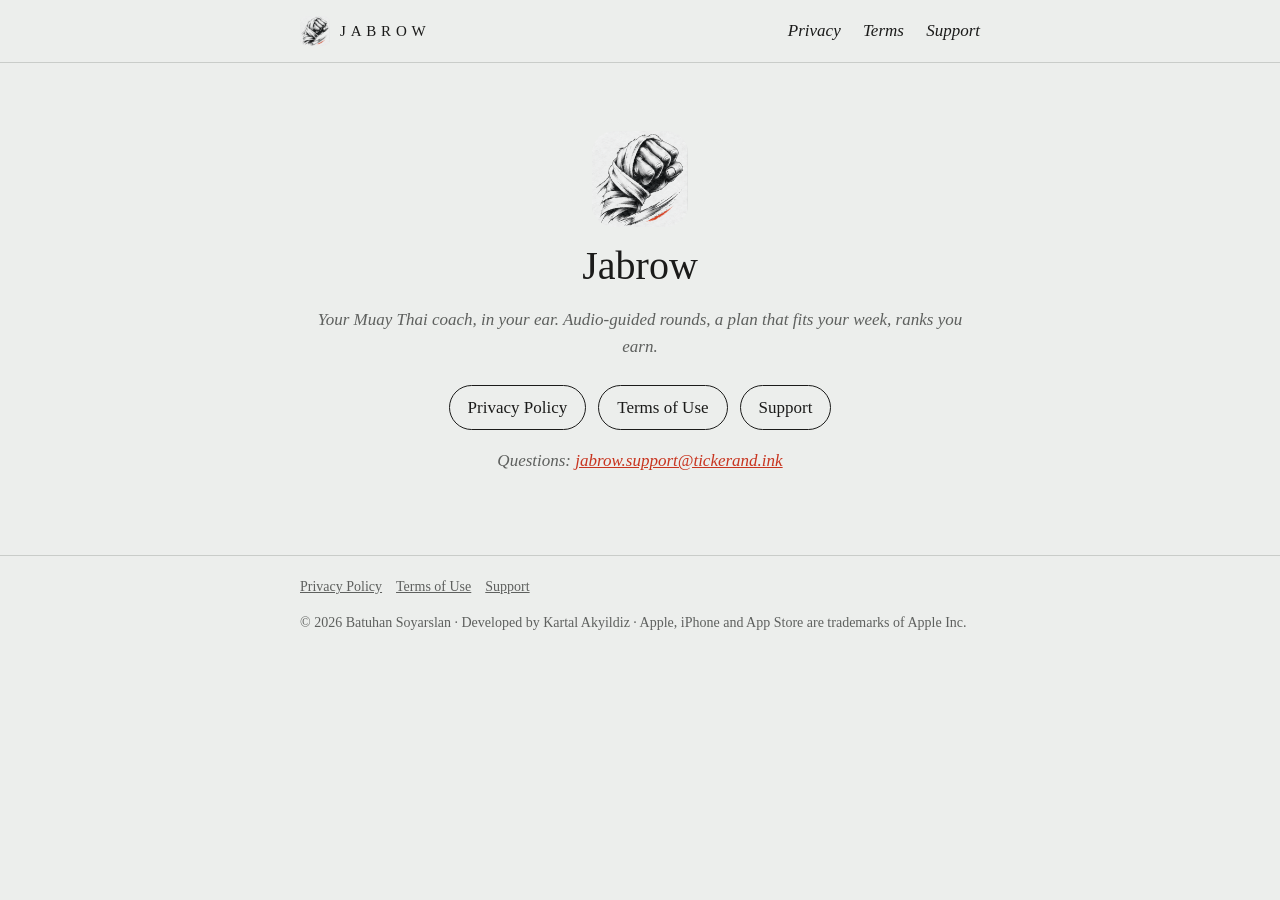
==== index.html @ 88335e00 "Jabrow legal and support pages Co-Authored-By: Claude Opus 5.5 <noreply@anthropic.com>" ====
<!doctype html>
<html lang="en">
<head>
<meta charset="utf-8">
<meta name="viewport" content="width=device-width, initial-scale=1">
<title>Jabrow</title>
<meta name="description" content="Jabrow is an audio-guided Muay Thai and boxing training app for iPhone.">
<meta name="theme-color" content="#ECEEEC">
<link rel="icon" href="icon.png">
<link rel="stylesheet" href="style.css">
</head>
<body>
<header class="site"><div class="wrap">
  <a class="brand" href="index.html"><img src="icon.png" alt="">Jabrow</a>
  <nav aria-label="Main">
    <a href="privacy.html">Privacy</a>
    <a href="terms.html">Terms</a>
    <a href="support.html">Support</a>
  </nav>
</div></header>
<main><div class="wrap">
<section class="hero">
  <img src="icon.png" alt="Jabrow app icon">
  <h1>Jabrow</h1>
  <p>Your Muay Thai coach, in your ear. Audio-guided rounds, a plan that fits your week, ranks you earn.</p>
  <div class="links">
    <a href="privacy.html">Privacy Policy</a>
    <a href="terms.html">Terms of Use</a>
    <a href="support.html">Support</a>
  </div>
  <p>Questions: <a href="mailto:jabrow.support@tickerand.ink">jabrow.support@tickerand.ink</a></p>
</section>
</div></main>
<footer><div class="wrap">
  <a href="privacy.html">Privacy Policy</a><a href="terms.html">Terms of Use</a><a href="support.html">Support</a>
  <p>&copy; 2026 Batuhan Soyarslan &middot; Developed by Kartal Akyildiz &middot; Apple, iPhone and App Store are trademarks of Apple Inc.</p>
</div></footer>
</body>
</html>
---- style.css ----
:root{--paper:#ECEEEC;--ink:#1B1B1A;--grey:#5E605E;--line:#C9CCC9;--red:#C8341F}
*{box-sizing:border-box}
html{-webkit-text-size-adjust:100%}
body{margin:0;background:var(--paper);color:var(--ink);font:17px/1.6 "Iowan Old Style","Palatino Linotype",Palatino,Georgia,serif}
a{color:var(--red)}
.wrap{max-width:720px;margin:0 auto;padding:0 20px}
header.site{border-bottom:1px solid var(--line)}
header.site .wrap{display:flex;align-items:center;justify-content:space-between;gap:16px;flex-wrap:wrap;padding-block:16px}
.brand{display:flex;align-items:center;gap:10px;color:var(--ink);text-decoration:none;letter-spacing:.32em;font-size:15px;text-transform:uppercase}
.brand img{width:30px;height:30px;border-radius:7px}
nav a{color:var(--ink);text-decoration:none;margin-left:18px;font-style:italic}
nav a[aria-current=page]{text-decoration:underline;text-decoration-color:var(--red);text-underline-offset:6px}
main{padding-block:28px 56px}
h1{font-size:40px;line-height:1.15;font-weight:500;margin:8px 0 4px}
h2{font-size:22px;font-weight:600;margin:34px 0 8px}
h3{font-size:18px;font-weight:600;margin:22px 0 4px}
.meta{color:var(--grey);font-style:italic;margin:0 0 24px}
ul{padding-left:22px}
li{margin:4px 0}
.hero{text-align:center;padding-block:40px 8px}
.hero img{width:96px;height:96px;border-radius:22px}
.hero p{color:var(--grey);font-style:italic}
.links{display:flex;gap:12px;justify-content:center;flex-wrap:wrap;margin-top:24px}
.links a{border:1px solid var(--ink);color:var(--ink);text-decoration:none;padding:8px 18px;border-radius:999px}
footer{border-top:1px solid var(--line);color:var(--grey);font-size:14px}
footer .wrap{padding-block:20px}
footer a{color:var(--grey);margin-right:14px}
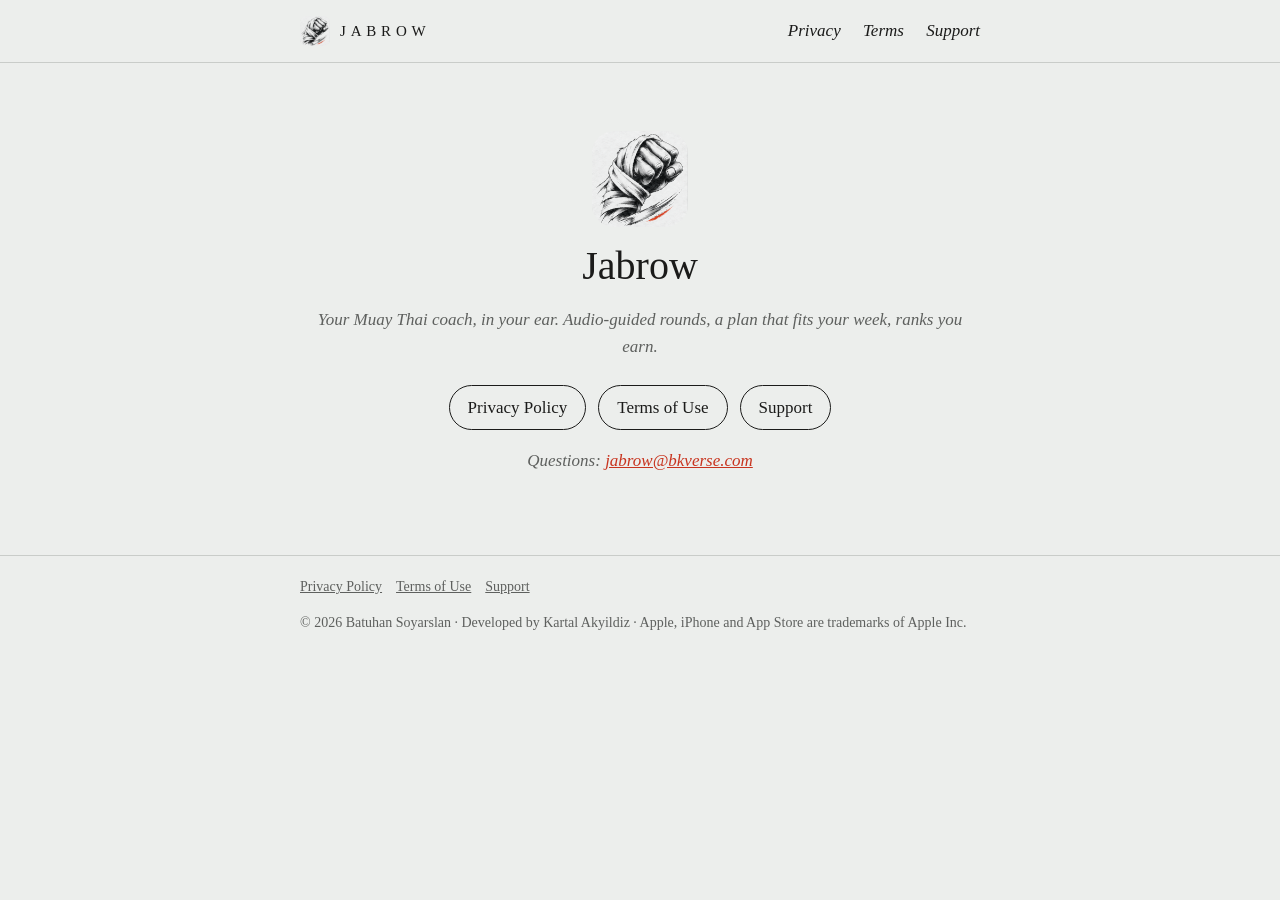
==== commit 3beb2e8f: "Support address: jabrow@bkverse.com Co-Authored-By: Claude Opus 5.5 <noreply@anthropic.com>" ====
--- a/index.html
+++ b/index.html
@@ -28,7 +28,7 @@
     <a href="terms.html">Terms of Use</a>
     <a href="support.html">Support</a>
   </div>
-  <p>Questions: <a href="mailto:jabrow.support@tickerand.ink">jabrow.support@tickerand.ink</a></p>
+  <p>Questions: <a href="mailto:jabrow@bkverse.com">jabrow@bkverse.com</a></p>
 </section>
 </div></main>
 <footer><div class="wrap">
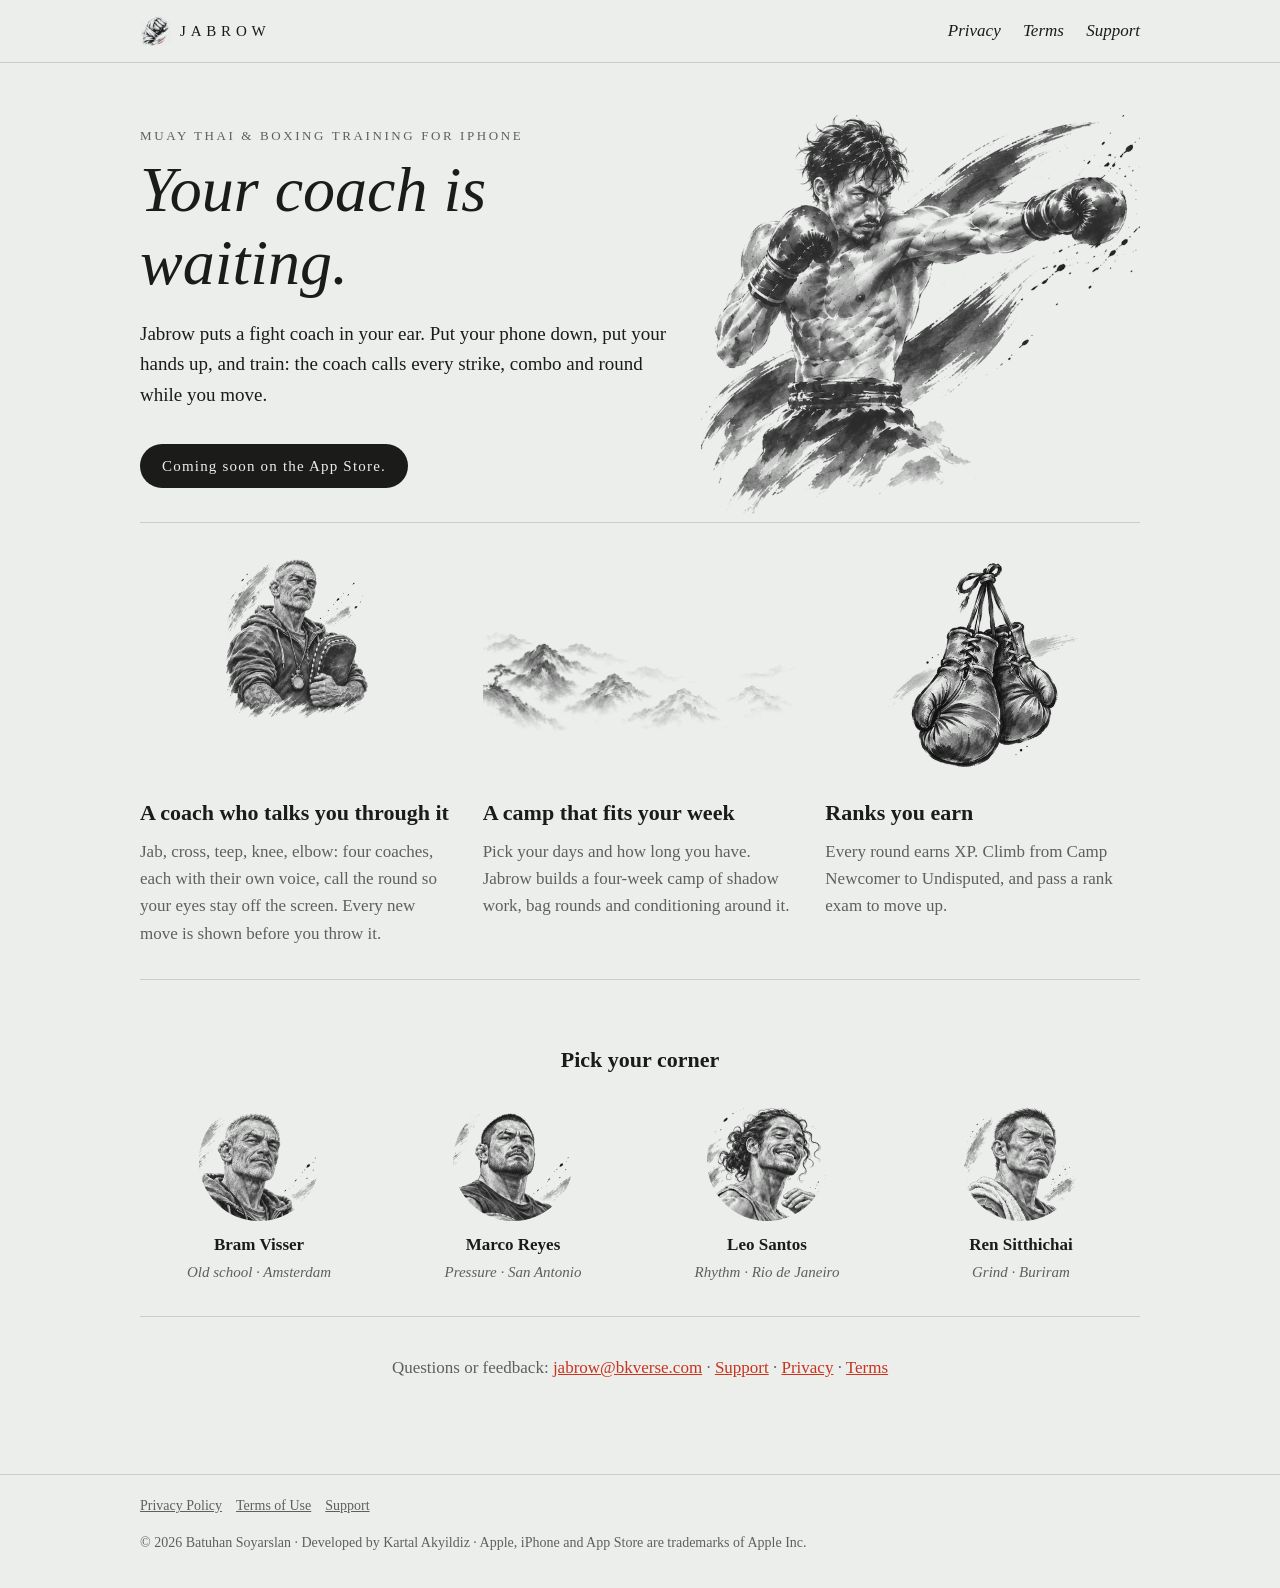
==== commit 9e6a7745: "Landing page: hero, features and coaches in Jabrow's ink art Co-Authored-By: Claude Opus 5.5 <norepl" ====
--- a/index.html
+++ b/index.html
@@ -10,7 +10,7 @@
 <link rel="stylesheet" href="style.css">
 </head>
 <body>
-<header class="site"><div class="wrap">
+<header class="site"><div class="wrap wide">
   <a class="brand" href="index.html"><img src="icon.png" alt="">Jabrow</a>
   <nav aria-label="Main">
     <a href="privacy.html">Privacy</a>
@@ -18,20 +18,50 @@
     <a href="support.html">Support</a>
   </nav>
 </div></header>
-<main><div class="wrap">
+<main><div class="wrap wide">
 <section class="hero">
-  <img src="icon.png" alt="Jabrow app icon">
-  <h1>Jabrow</h1>
-  <p>Your Muay Thai coach, in your ear. Audio-guided rounds, a plan that fits your week, ranks you earn.</p>
-  <div class="links">
-    <a href="privacy.html">Privacy Policy</a>
-    <a href="terms.html">Terms of Use</a>
-    <a href="support.html">Support</a>
+  <div class="hero-text">
+    <p class="kicker">Muay Thai &amp; boxing training for iPhone</p>
+    <h1>Your coach is waiting.</h1>
+    <p class="lede">Jabrow puts a fight coach in your ear. Put your phone down, put your hands up, and train: the coach calls every strike, combo and round while you move.</p>
+    <p class="cta">Coming soon on the App Store.</p>
   </div>
-  <p>Questions: <a href="mailto:jabrow@bkverse.com">jabrow@bkverse.com</a></p>
+  <img class="hero-art" src="img/hero.webp" width="640" height="581" alt="Ink drawing of a fighter throwing a punch">
+</section>
+
+<section class="features">
+  <div class="feature">
+    <img src="img/coach.webp" width="520" height="780" alt="Coach Bram Visser holding a pad">
+    <h2>A coach who talks you through it</h2>
+    <p>Jab, cross, teep, knee, elbow: four coaches, each with their own voice, call the round so your eyes stay off the screen. Every new move is shown before you throw it.</p>
+  </div>
+  <div class="feature">
+    <img src="img/camp.webp" width="640" height="305" alt="Four mountain peaks, one for each week of the camp">
+    <h2>A camp that fits your week</h2>
+    <p>Pick your days and how long you have. Jabrow builds a four-week camp of shadow work, bag rounds and conditioning around it.</p>
+  </div>
+  <div class="feature">
+    <img src="img/rank.webp" width="420" height="420" alt="Rank emblem">
+    <h2>Ranks you earn</h2>
+    <p>Every round earns XP. Climb from Camp Newcomer to Undisputed, and pass a rank exam to move up.</p>
+  </div>
+</section>
+
+<section class="coaches">
+  <h2>Pick your corner</h2>
+  <ul>
+    <li><img src="img/c-pops.webp" width="240" height="240" alt=""><strong>Bram Visser</strong><span>Old school &middot; Amsterdam</span></li>
+    <li><img src="img/c-bruno.webp" width="240" height="240" alt=""><strong>Marco Reyes</strong><span>Pressure &middot; San Antonio</span></li>
+    <li><img src="img/c-ace.webp" width="240" height="240" alt=""><strong>Leo Santos</strong><span>Rhythm &middot; Rio de Janeiro</span></li>
+    <li><img src="img/c-ren.webp" width="240" height="240" alt=""><strong>Ren Sitthichai</strong><span>Grind &middot; Buriram</span></li>
+  </ul>
+</section>
+
+<section class="contact">
+  <p>Questions or feedback: <a href="mailto:jabrow@bkverse.com">jabrow@bkverse.com</a> &middot; <a href="support.html">Support</a> &middot; <a href="privacy.html">Privacy</a> &middot; <a href="terms.html">Terms</a></p>
 </section>
 </div></main>
-<footer><div class="wrap">
+<footer><div class="wrap wide">
   <a href="privacy.html">Privacy Policy</a><a href="terms.html">Terms of Use</a><a href="support.html">Support</a>
   <p>&copy; 2026 Batuhan Soyarslan &middot; Developed by Kartal Akyildiz &middot; Apple, iPhone and App Store are trademarks of Apple Inc.</p>
 </div></footer>
--- a/style.css
+++ b/style.css
@@ -17,11 +17,29 @@
 .meta{color:var(--grey);font-style:italic;margin:0 0 24px}
 ul{padding-left:22px}
 li{margin:4px 0}
-.hero{text-align:center;padding-block:40px 8px}
-.hero img{width:96px;height:96px;border-radius:22px}
-.hero p{color:var(--grey);font-style:italic}
-.links{display:flex;gap:12px;justify-content:center;flex-wrap:wrap;margin-top:24px}
-.links a{border:1px solid var(--ink);color:var(--ink);text-decoration:none;padding:8px 18px;border-radius:999px}
+.wide{max-width:1040px}
+.hero{display:grid;grid-template-columns:1.1fr .9fr;gap:24px;align-items:center;padding-block:24px 8px}
+.hero h1{font-size:clamp(40px,6vw,64px);font-style:italic;font-weight:400;margin:6px 0 16px}
+.kicker{letter-spacing:.2em;text-transform:uppercase;font-size:13px;color:var(--grey);margin:0}
+.lede{font-size:19px;max-width:30em}
+.cta{display:inline-block;background:var(--ink);color:var(--paper);padding:10px 22px;border-radius:999px;letter-spacing:.08em;font-size:15px}
+.hero-art{width:100%;height:auto;max-height:620px;object-fit:contain}
+.features{display:grid;grid-template-columns:repeat(3,1fr);gap:28px;padding-block:32px;border-top:1px solid var(--line)}
+.feature img{width:100%;height:220px;object-fit:contain}
+.feature h2{margin-top:12px}
+.feature p{color:var(--grey);margin:0}
+.coaches{border-top:1px solid var(--line);padding-block:28px;text-align:center}
+.coaches ul{list-style:none;padding:0;margin:20px 0 0;display:grid;grid-template-columns:repeat(4,1fr);gap:16px}
+.coaches li{display:flex;flex-direction:column;align-items:center;gap:2px}
+.coaches img{width:120px;height:120px;border-radius:50%;object-fit:cover;margin-bottom:8px}
+.coaches span{color:var(--grey);font-style:italic;font-size:15px}
+.contact{border-top:1px solid var(--line);padding-block:20px;text-align:center;color:var(--grey)}
+@media (max-width:760px){
+  .hero{grid-template-columns:1fr}
+  .hero-art{max-height:420px}
+  .features{grid-template-columns:1fr}
+  .coaches ul{grid-template-columns:repeat(2,1fr)}
+}
 footer{border-top:1px solid var(--line);color:var(--grey);font-size:14px}
 footer .wrap{padding-block:20px}
 footer a{color:var(--grey);margin-right:14px}
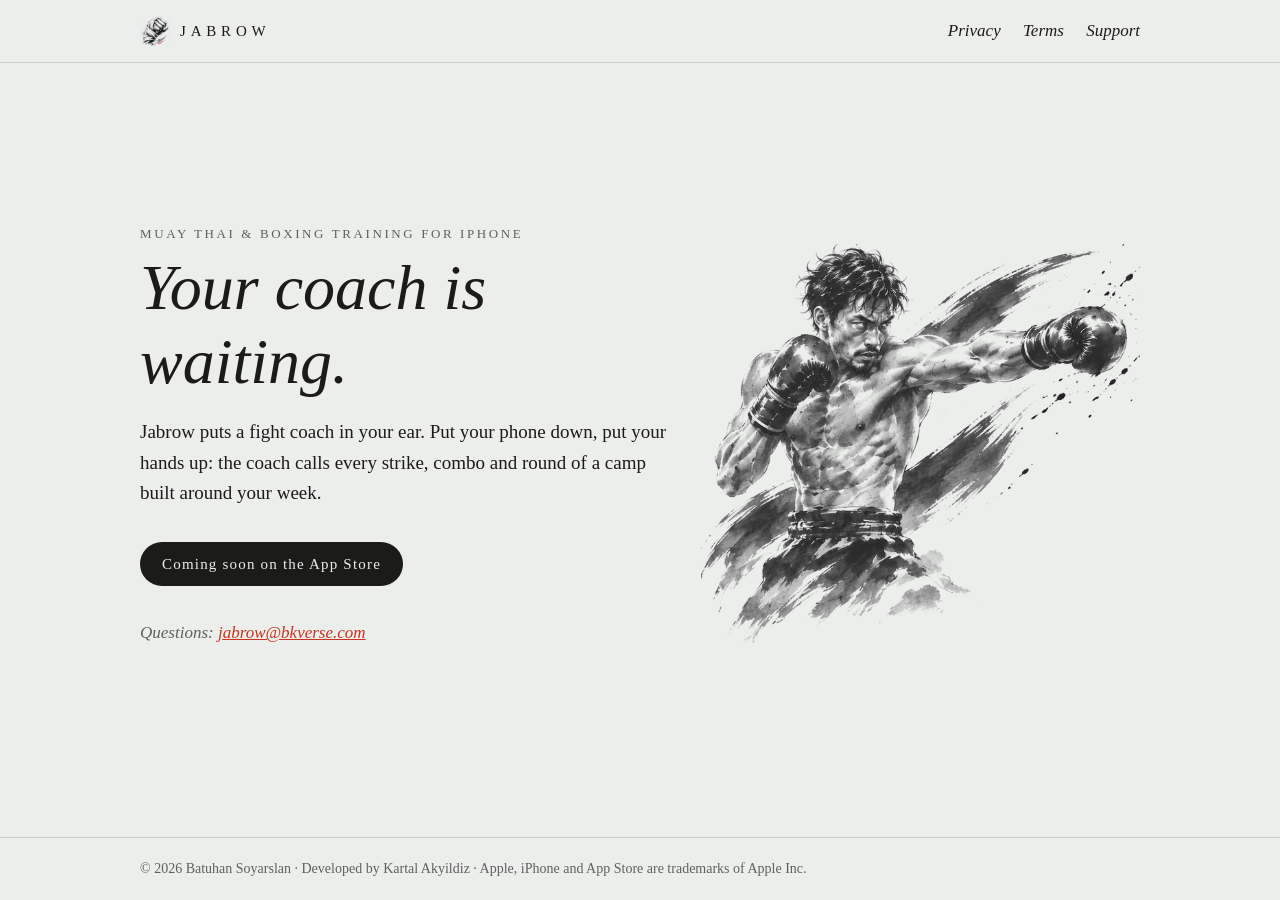
==== commit 3db9fd7f: "Landing: one screen, no scrolling Co-Authored-By: Claude Opus 5.5 <noreply@anthropic.com>" ====
--- a/index.html
+++ b/index.html
@@ -9,7 +9,7 @@
 <link rel="icon" href="icon.png">
 <link rel="stylesheet" href="style.css">
 </head>
-<body>
+<body class="home">
 <header class="site"><div class="wrap wide">
   <a class="brand" href="index.html"><img src="icon.png" alt="">Jabrow</a>
   <nav aria-label="Main">
@@ -23,42 +23,11 @@
   <div class="hero-text">
     <p class="kicker">Muay Thai &amp; boxing training for iPhone</p>
     <h1>Your coach is waiting.</h1>
-    <p class="lede">Jabrow puts a fight coach in your ear. Put your phone down, put your hands up, and train: the coach calls every strike, combo and round while you move.</p>
-    <p class="cta">Coming soon on the App Store.</p>
+    <p class="lede">Jabrow puts a fight coach in your ear. Put your phone down, put your hands up: the coach calls every strike, combo and round of a camp built around your week.</p>
+    <p class="cta">Coming soon on the App Store</p>
+    <p class="contact">Questions: <a href="mailto:jabrow@bkverse.com">jabrow@bkverse.com</a></p>
   </div>
   <img class="hero-art" src="img/hero.webp" width="640" height="581" alt="Ink drawing of a fighter throwing a punch">
-</section>
-
-<section class="features">
-  <div class="feature">
-    <img src="img/coach.webp" width="520" height="780" alt="Coach Bram Visser holding a pad">
-    <h2>A coach who talks you through it</h2>
-    <p>Jab, cross, teep, knee, elbow: four coaches, each with their own voice, call the round so your eyes stay off the screen. Every new move is shown before you throw it.</p>
-  </div>
-  <div class="feature">
-    <img src="img/camp.webp" width="640" height="305" alt="Four mountain peaks, one for each week of the camp">
-    <h2>A camp that fits your week</h2>
-    <p>Pick your days and how long you have. Jabrow builds a four-week camp of shadow work, bag rounds and conditioning around it.</p>
-  </div>
-  <div class="feature">
-    <img src="img/rank.webp" width="420" height="420" alt="Rank emblem">
-    <h2>Ranks you earn</h2>
-    <p>Every round earns XP. Climb from Camp Newcomer to Undisputed, and pass a rank exam to move up.</p>
-  </div>
-</section>
-
-<section class="coaches">
-  <h2>Pick your corner</h2>
-  <ul>
-    <li><img src="img/c-pops.webp" width="240" height="240" alt=""><strong>Bram Visser</strong><span>Old school &middot; Amsterdam</span></li>
-    <li><img src="img/c-bruno.webp" width="240" height="240" alt=""><strong>Marco Reyes</strong><span>Pressure &middot; San Antonio</span></li>
-    <li><img src="img/c-ace.webp" width="240" height="240" alt=""><strong>Leo Santos</strong><span>Rhythm &middot; Rio de Janeiro</span></li>
-    <li><img src="img/c-ren.webp" width="240" height="240" alt=""><strong>Ren Sitthichai</strong><span>Grind &middot; Buriram</span></li>
-  </ul>
-</section>
-
-<section class="contact">
-  <p>Questions or feedback: <a href="mailto:jabrow@bkverse.com">jabrow@bkverse.com</a> &middot; <a href="support.html">Support</a> &middot; <a href="privacy.html">Privacy</a> &middot; <a href="terms.html">Terms</a></p>
 </section>
 </div></main>
 <footer><div class="wrap wide">
--- a/style.css
+++ b/style.css
@@ -24,22 +24,29 @@
 .lede{font-size:19px;max-width:30em}
 .cta{display:inline-block;background:var(--ink);color:var(--paper);padding:10px 22px;border-radius:999px;letter-spacing:.08em;font-size:15px}
 .hero-art{width:100%;height:auto;max-height:620px;object-fit:contain}
-.features{display:grid;grid-template-columns:repeat(3,1fr);gap:28px;padding-block:32px;border-top:1px solid var(--line)}
-.feature img{width:100%;height:220px;object-fit:contain}
-.feature h2{margin-top:12px}
-.feature p{color:var(--grey);margin:0}
-.coaches{border-top:1px solid var(--line);padding-block:28px;text-align:center}
-.coaches ul{list-style:none;padding:0;margin:20px 0 0;display:grid;grid-template-columns:repeat(4,1fr);gap:16px}
-.coaches li{display:flex;flex-direction:column;align-items:center;gap:2px}
-.coaches img{width:120px;height:120px;border-radius:50%;object-fit:cover;margin-bottom:8px}
-.coaches span{color:var(--grey);font-style:italic;font-size:15px}
-.contact{border-top:1px solid var(--line);padding-block:20px;text-align:center;color:var(--grey)}
 @media (max-width:760px){
-  .hero{grid-template-columns:1fr}
-  .hero-art{max-height:420px}
-  .features{grid-template-columns:1fr}
-  .coaches ul{grid-template-columns:repeat(2,1fr)}
+  .hero{grid-template-columns:1fr;gap:8px}
+  .hero-art{max-height:30vh;order:-1}
+  .home main{padding-block:12px}
 }
 footer{border-top:1px solid var(--line);color:var(--grey);font-size:14px}
 footer .wrap{padding-block:20px}
 footer a{color:var(--grey);margin-right:14px}
+.home{min-height:100vh;min-height:100dvh;display:flex;flex-direction:column}
+.home main{flex:1;display:flex;align-items:center}
+.home main .wrap{width:100%}
+.hero .contact{color:var(--grey);font-style:italic;margin-top:18px}
+.home footer a{display:none}
+.home footer p{margin:0}
+@media (max-width:760px){
+  header.site .wrap{flex-wrap:nowrap;padding-block:12px}
+  .brand{letter-spacing:.2em;font-size:13px}
+  nav a{margin-left:12px;font-size:15px}
+  .home .hero h1{font-size:34px;margin:4px 0 8px}
+  .home .lede{font-size:16px;margin:0 0 12px}
+  .home .cta{font-size:13px;padding:8px 16px;margin:0}
+  .home .hero .contact{margin-top:10px;font-size:14px}
+  .home .hero-art{max-height:26vh}
+  .home footer{font-size:12px}
+  .home footer .wrap{padding-block:10px}
+}
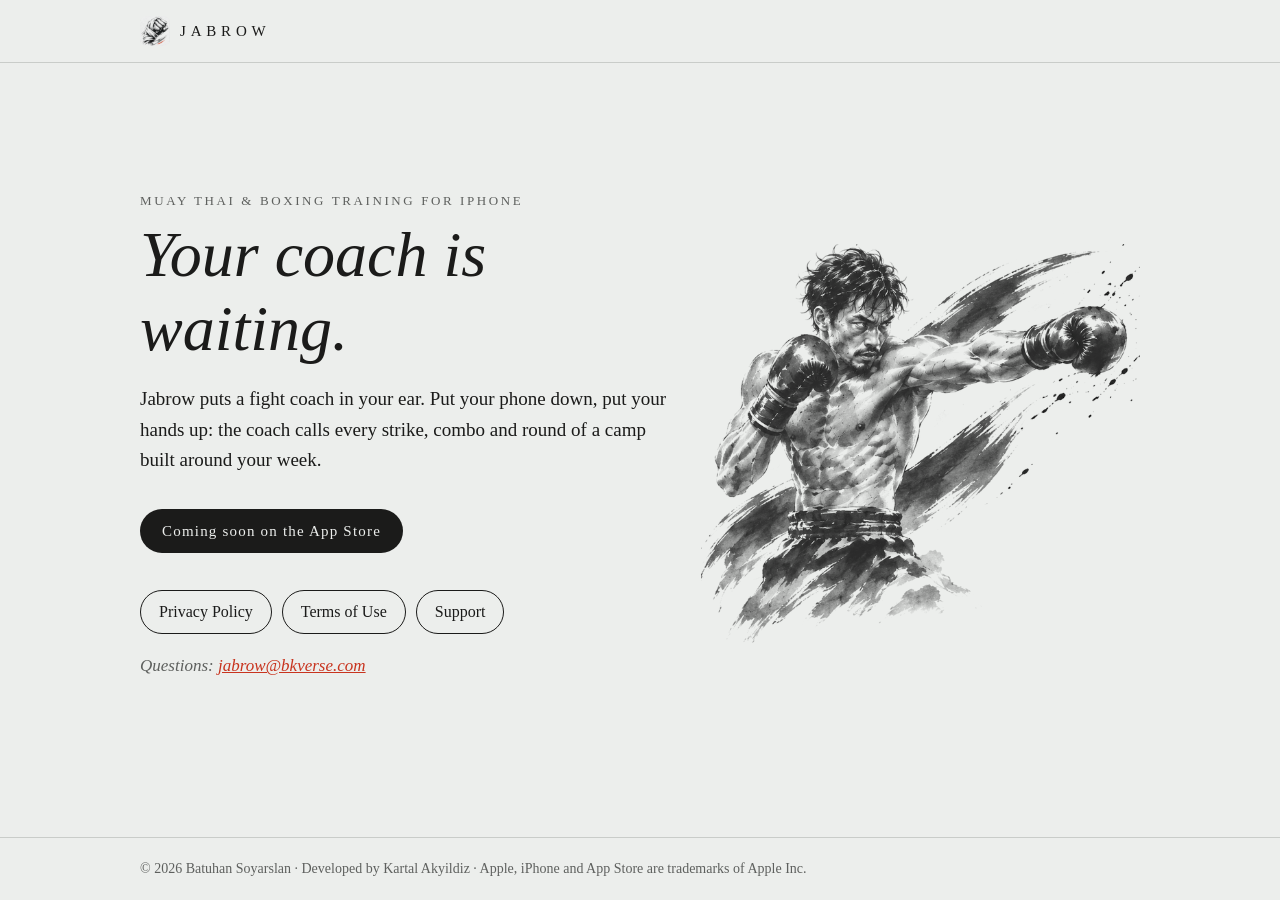
==== commit be3c7293: "Landing: Privacy, Terms and Support as buttons in the middle of the page Co-Authored-By: Claude Opus" ====
--- a/index.html
+++ b/index.html
@@ -25,6 +25,11 @@
     <h1>Your coach is waiting.</h1>
     <p class="lede">Jabrow puts a fight coach in your ear. Put your phone down, put your hands up: the coach calls every strike, combo and round of a camp built around your week.</p>
     <p class="cta">Coming soon on the App Store</p>
+    <div class="links">
+      <a href="privacy.html">Privacy Policy</a>
+      <a href="terms.html">Terms of Use</a>
+      <a href="support.html">Support</a>
+    </div>
     <p class="contact">Questions: <a href="mailto:jabrow@bkverse.com">jabrow@bkverse.com</a></p>
   </div>
   <img class="hero-art" src="img/hero.webp" width="640" height="581" alt="Ink drawing of a fighter throwing a punch">
--- a/style.css
+++ b/style.css
@@ -50,3 +50,15 @@
   .home footer{font-size:12px}
   .home footer .wrap{padding-block:10px}
 }
+.home header nav{display:none}
+.links{display:flex;gap:10px;flex-wrap:wrap;margin-top:22px}
+.links a{border:1px solid var(--ink);color:var(--ink);text-decoration:none;padding:8px 18px;border-radius:999px;font-size:16px}
+.links a:hover{background:var(--ink);color:var(--paper)}
+@media (max-width:760px){
+  .home .links{margin-top:12px;gap:8px}
+  .home .links a{padding:6px 12px;font-size:14px}
+}
+@media (max-width:760px) and (max-height:700px){
+  .home .hero-art{max-height:20vh}
+  .home .lede{font-size:15px}
+}
